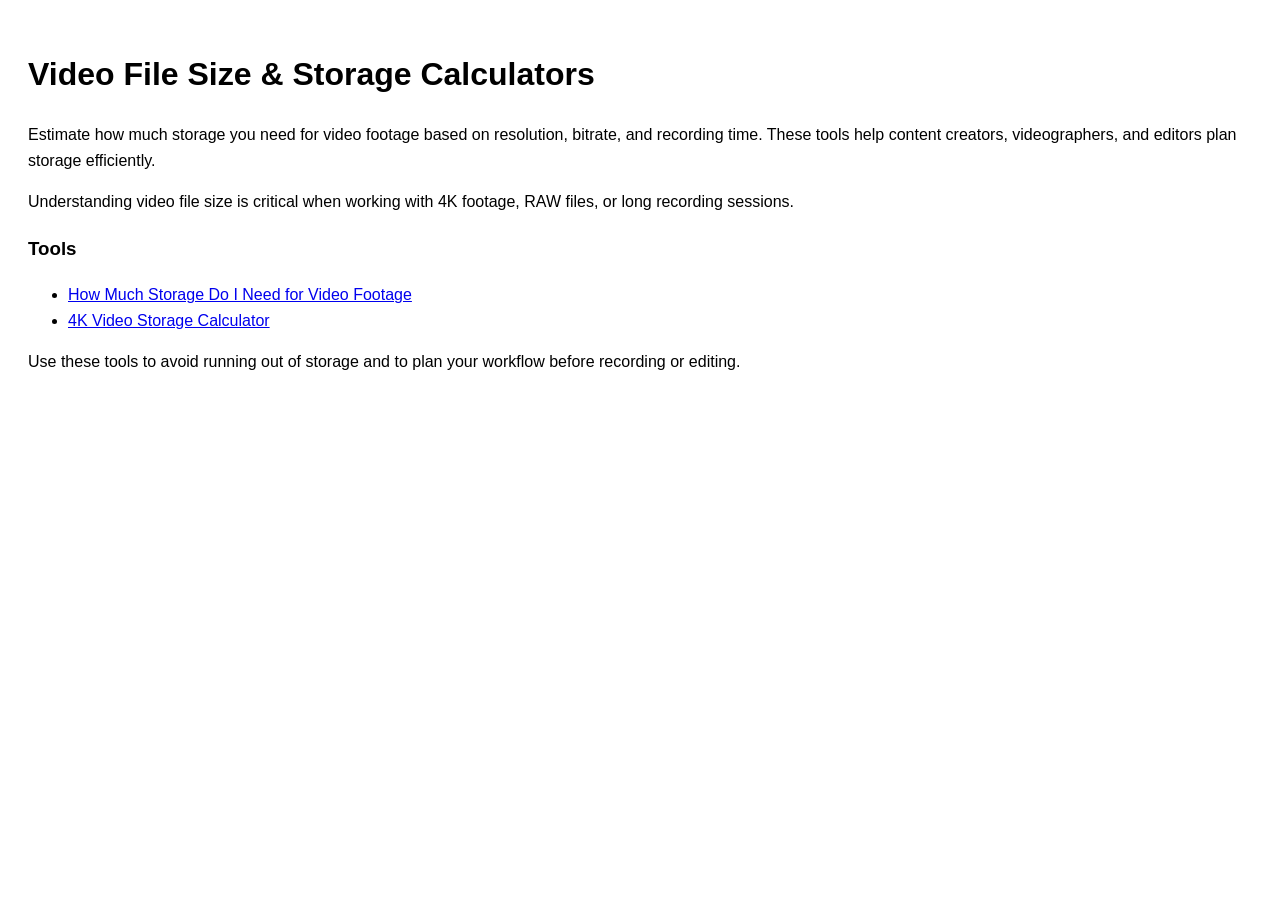
==== index.html @ 75e2f8b6 "Initial commit" ====
<!DOCTYPE html>
<html>
<head>
<meta charset="UTF-8">
<meta name="google-site-verification" content="PkLa_ViOo6FAHpvh8SacceMb95o9tePRdrqLNBz9X1M" />
<title>Video File Size & Storage Calculators</title>
<link rel="stylesheet" href="style.css">
</head>
<body>

<h1>Video File Size & Storage Calculators</h1>

<p>Estimate how much storage you need for video footage based on resolution, bitrate, and recording time. These tools help content creators, videographers, and editors plan storage efficiently.</p>

<p>Understanding video file size is critical when working with 4K footage, RAW files, or long recording sessions.</p>

<h3>Tools</h3>
<ul>
<li><a href="storage/index.html">How Much Storage Do I Need for Video Footage</a></li><li><a href="4k/index.html">4K Video Storage Calculator</a></li>
</ul>

<p>Use these tools to avoid running out of storage and to plan your workflow before recording or editing.</p>

</body>
</html>
---- style.css ----
body{font-family:Arial;padding:20px;line-height:1.6;}
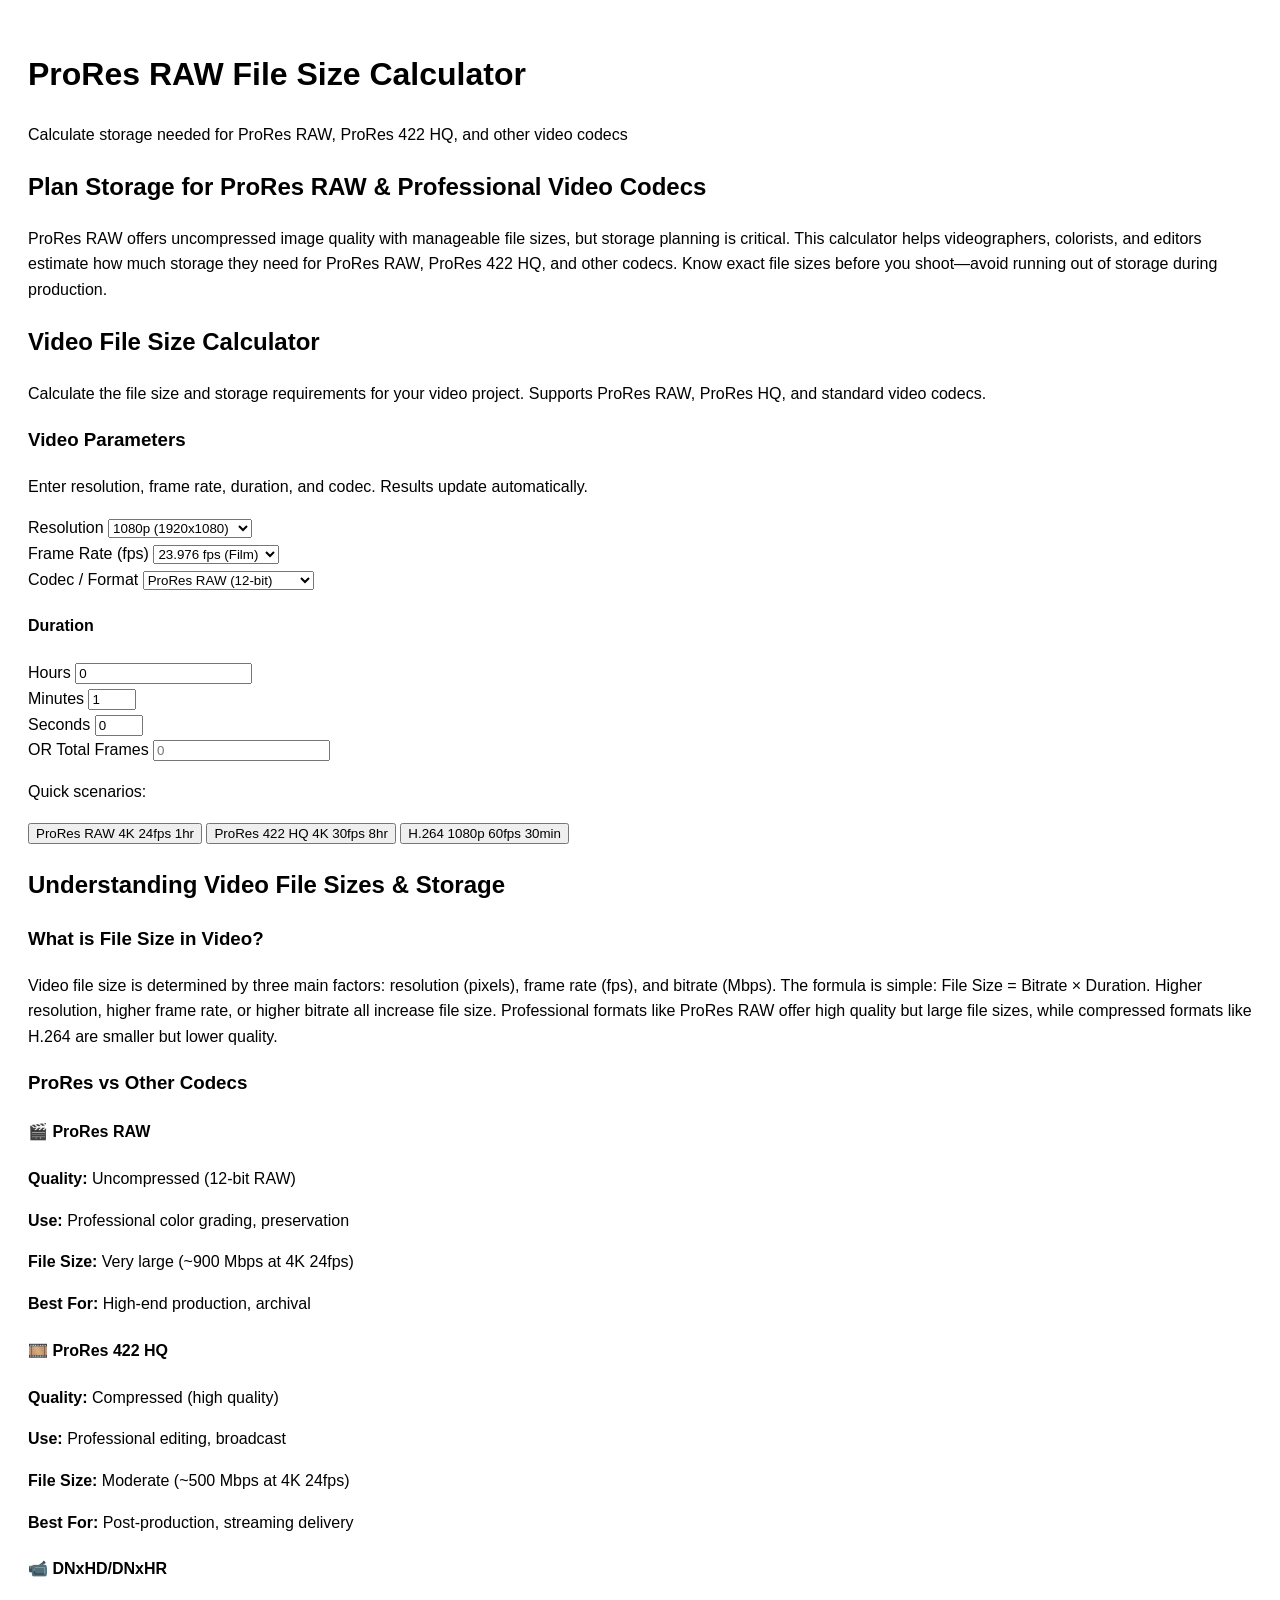
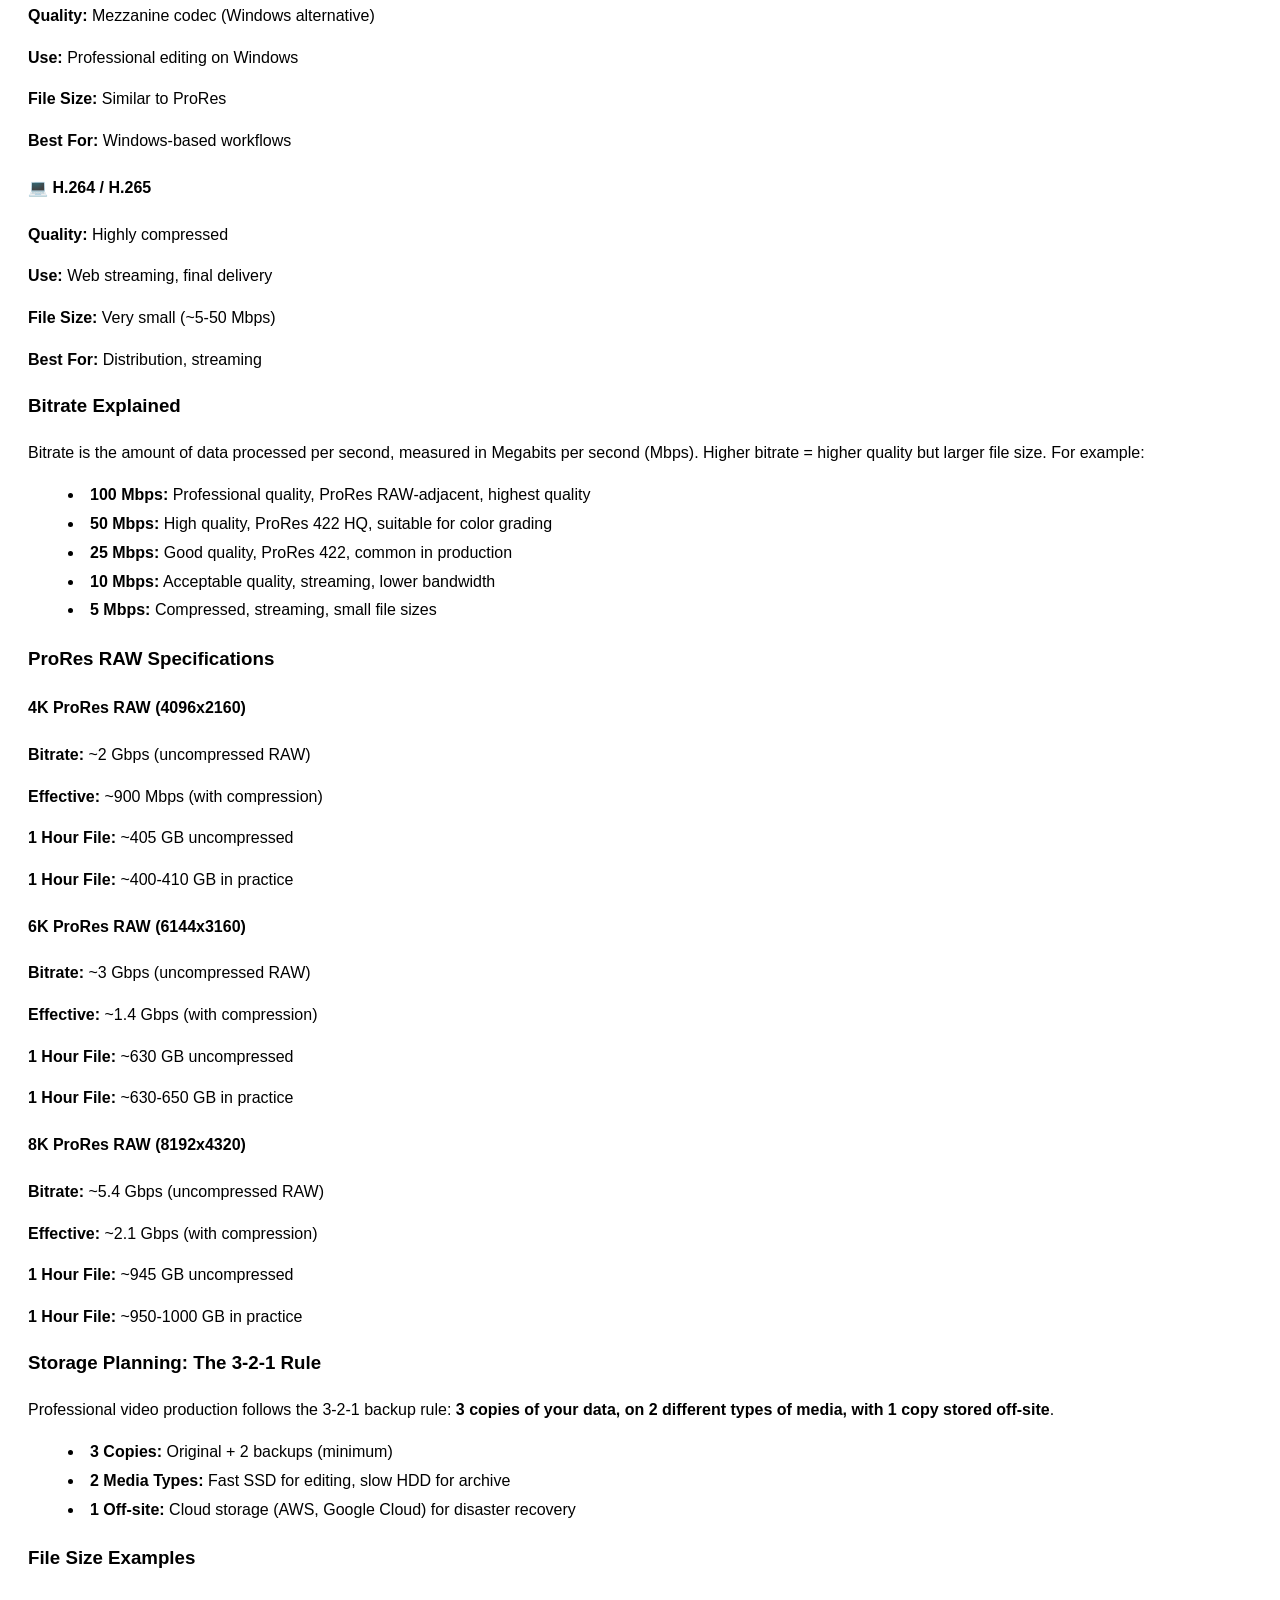
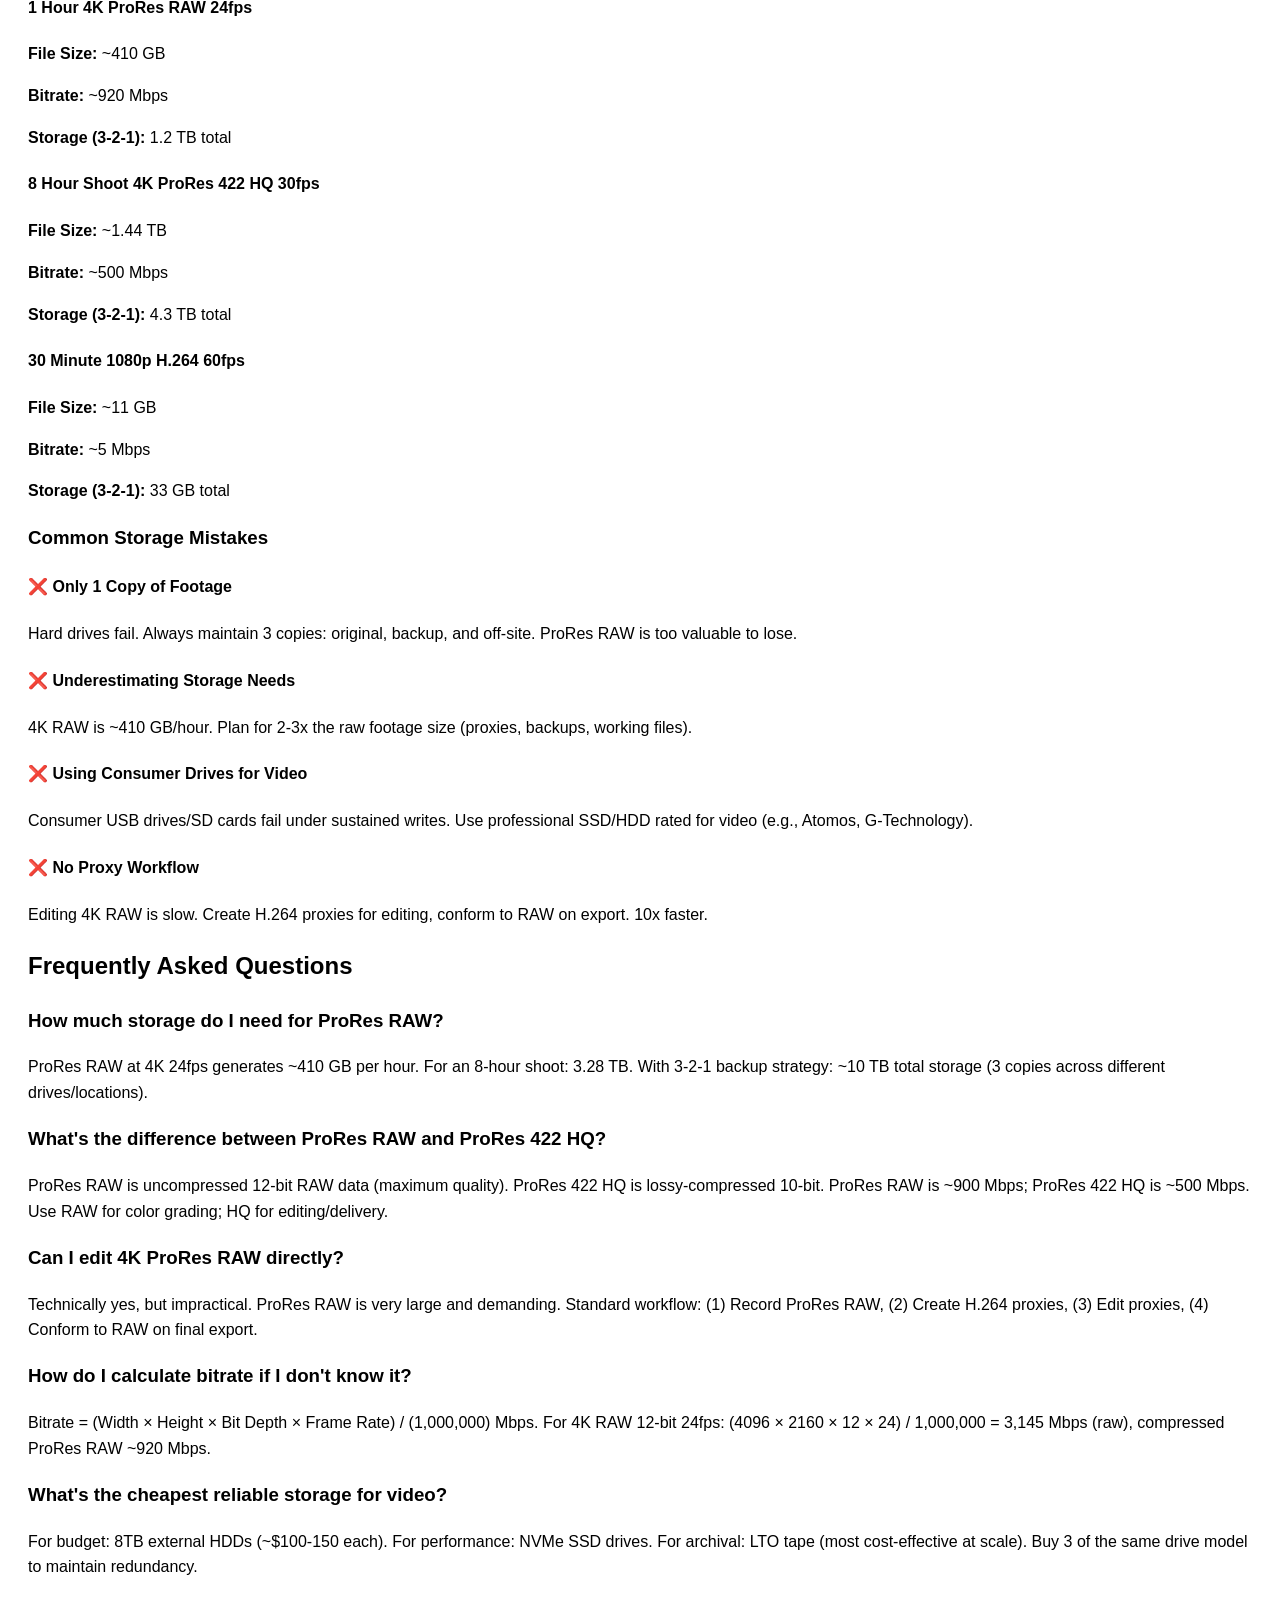
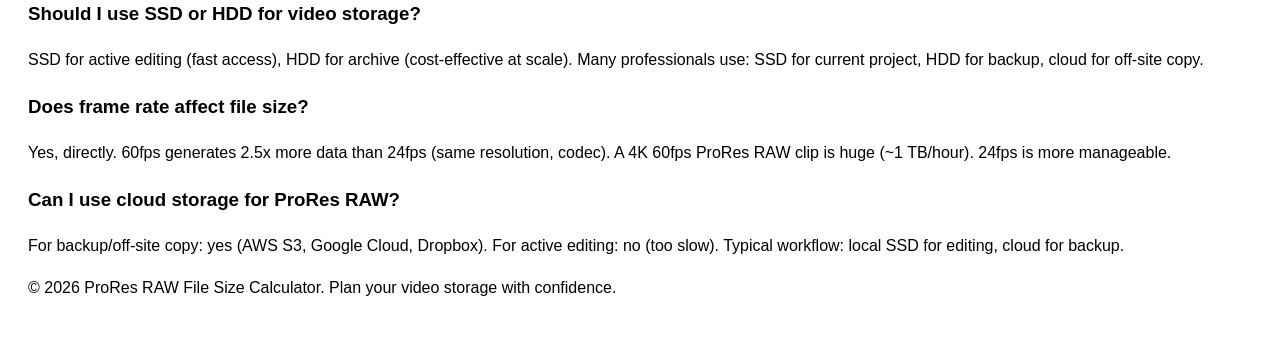
==== commit 802fc213: "Actualizar index.html" ====
--- a/index.html
+++ b/index.html
@@ -1,25 +1,447 @@
 <!DOCTYPE html>
-<html>
+<html lang="en">
 <head>
-<meta charset="UTF-8">
-<meta name="google-site-verification" content="PkLa_ViOo6FAHpvh8SacceMb95o9tePRdrqLNBz9X1M" />
-<title>Video File Size & Storage Calculators</title>
-<link rel="stylesheet" href="style.css">
+    <meta charset="UTF-8">
+    <meta name="viewport" content="width=device-width, initial-scale=1.0">
+    <meta name="google-site-verification" content="PkLa_ViOo6FAHpvh8SacceMb95o9tePRdrqLNBz9X1M" />
+    <title>ProRes RAW File Size Calculator: Estimate Storage for ProRes RAW & Codec Video</title>
+    <meta name="description" content="Free ProRes RAW file size calculator. Calculate storage needed for ProRes RAW, ProRes 422 HQ, and other codecs. Estimate video file size by resolution, frame rate, and duration.">
+    <meta name="keywords" content="prores raw file size calculator, prores calculator, prores raw storage, video file size calculator, prores 422 hq, raw video file size, video storage calculator">
+    <link rel="stylesheet" href="style.css">
 </head>
 <body>
-
-<h1>Video File Size & Storage Calculators</h1>
-
-<p>Estimate how much storage you need for video footage based on resolution, bitrate, and recording time. These tools help content creators, videographers, and editors plan storage efficiently.</p>
-
-<p>Understanding video file size is critical when working with 4K footage, RAW files, or long recording sessions.</p>
-
-<h3>Tools</h3>
-<ul>
-<li><a href="storage/index.html">How Much Storage Do I Need for Video Footage</a></li><li><a href="4k/index.html">4K Video Storage Calculator</a></li>
-</ul>
-
-<p>Use these tools to avoid running out of storage and to plan your workflow before recording or editing.</p>
-
+    <header class="header">
+        <div class="container">
+            <h1>ProRes RAW File Size Calculator</h1>
+            <p class="subtitle">Calculate storage needed for ProRes RAW, ProRes 422 HQ, and other video codecs</p>
+        </div>
+    </header>
+
+    <main>
+        <section class="intro">
+            <div class="container">
+                <h2>Plan Storage for ProRes RAW & Professional Video Codecs</h2>
+                <p>
+                    ProRes RAW offers uncompressed image quality with manageable file sizes, but storage planning is critical. This calculator 
+                    helps videographers, colorists, and editors estimate how much storage they need for ProRes RAW, ProRes 422 HQ, and other 
+                    codecs. Know exact file sizes before you shoot—avoid running out of storage during production.
+                </p>
+            </div>
+        </section>
+
+        <!-- FILE SIZE CALCULATOR TOOL -->
+        <section class="featured-tool">
+            <div class="container">
+                <h2>Video File Size Calculator</h2>
+                <p>Calculate the file size and storage requirements for your video project. Supports ProRes RAW, ProRes HQ, and standard video codecs.</p>
+
+                <div class="calculator prores-calc">
+                    <div class="calc-section">
+                        <h3>Video Parameters</h3>
+                        <p class="section-hint">Enter resolution, frame rate, duration, and codec. Results update automatically.</p>
+
+                        <div class="inputs-grid">
+                            <div class="input-group">
+                                <label>Resolution</label>
+                                <select id="resolution" onchange="calculateFileSize()">
+                                    <option value="1920x1080">1080p (1920x1080)</option>
+                                    <option value="2560x1440">1440p (2560x1440)</option>
+                                    <option value="3840x2160">4K (3840x2160)</option>
+                                    <option value="4096x2160">DCI 4K (4096x2160)</option>
+                                    <option value="5120x2700">5K (5120x2700)</option>
+                                    <option value="7680x4320">8K (7680x4320)</option>
+                                    <option value="custom">Custom...</option>
+                                </select>
+                            </div>
+                            <div class="input-group" id="customResGroup" style="display: none;">
+                                <label>Width (pixels)</label>
+                                <input type="number" id="customWidth" placeholder="3840" min="1" onchange="calculateFileSize()">
+                            </div>
+                            <div class="input-group" id="customHeightGroup" style="display: none;">
+                                <label>Height (pixels)</label>
+                                <input type="number" id="customHeight" placeholder="2160" min="1" onchange="calculateFileSize()">
+                            </div>
+                            <div class="input-group">
+                                <label>Frame Rate (fps)</label>
+                                <select id="frameRate" onchange="calculateFileSize()">
+                                    <option value="23.976">23.976 fps (Film)</option>
+                                    <option value="24">24 fps</option>
+                                    <option value="25">25 fps (PAL)</option>
+                                    <option value="29.97">29.97 fps (NTSC)</option>
+                                    <option value="30">30 fps</option>
+                                    <option value="50">50 fps</option>
+                                    <option value="59.94">59.94 fps</option>
+                                    <option value="60">60 fps</option>
+                                    <option value="120">120 fps</option>
+                                    <option value="custom">Custom...</option>
+                                </select>
+                            </div>
+                            <div class="input-group" id="customFpsGroup" style="display: none;">
+                                <label>Custom FPS</label>
+                                <input type="number" id="customFps" placeholder="60" step="0.01" min="1" onchange="calculateFileSize()">
+                            </div>
+                            <div class="input-group">
+                                <label>Codec / Format</label>
+                                <select id="codec" onchange="calculateFileSize()">
+                                    <option value="prores-raw">ProRes RAW (12-bit)</option>
+                                    <option value="prores-raw-hq">ProRes RAW HQ (12-bit)</option>
+                                    <option value="prores-422-hq">ProRes 422 HQ</option>
+                                    <option value="prores-422">ProRes 422</option>
+                                    <option value="prores-422-lt">ProRes 422 LT</option>
+                                    <option value="prores-proxy">ProRes Proxy</option>
+                                    <option value="dnxhd-145">DNxHD 145 (1080p)</option>
+                                    <option value="dnxhd-220">DNxHD 220 (1080p)</option>
+                                    <option value="dnxhr-hqx">DNxHR HQX</option>
+                                    <option value="h264">H.264 (5 Mbps)</option>
+                                    <option value="h265">H.265/HEVC (5 Mbps)</option>
+                                    <option value="custom">Custom Bitrate...</option>
+                                </select>
+                            </div>
+                            <div class="input-group" id="customBitrateGroup" style="display: none;">
+                                <label>Custom Bitrate (Mbps)</label>
+                                <input type="number" id="customBitrate" placeholder="100" min="1" step="0.1" onchange="calculateFileSize()">
+                            </div>
+                        </div>
+
+                        <div class="duration-input">
+                            <h4>Duration</h4>
+                            <div class="duration-fields">
+                                <div class="input-group small">
+                                    <label>Hours</label>
+                                    <input type="number" id="hours" placeholder="0" min="0" value="0" onchange="calculateFileSize()">
+                                </div>
+                                <div class="input-group small">
+                                    <label>Minutes</label>
+                                    <input type="number" id="minutes" placeholder="0" min="0" max="59" value="1" onchange="calculateFileSize()">
+                                </div>
+                                <div class="input-group small">
+                                    <label>Seconds</label>
+                                    <input type="number" id="seconds" placeholder="0" min="0" max="59" value="0" onchange="calculateFileSize()">
+                                </div>
+                                <div class="input-group small">
+                                    <label>OR Total Frames</label>
+                                    <input type="number" id="totalFrames" placeholder="0" min="0" onchange="calculateFileSize()">
+                                </div>
+                            </div>
+                        </div>
+
+                        <div class="quick-scenarios">
+                            <p class="template-label">Quick scenarios:</p>
+                            <button class="scenario-btn" onclick="loadScenario('prores-raw-4k-24fps-1hr')">ProRes RAW 4K 24fps 1hr</button>
+                            <button class="scenario-btn" onclick="loadScenario('prores-422-hq-4k-30fps-8hr')">ProRes 422 HQ 4K 30fps 8hr</button>
+                            <button class="scenario-btn" onclick="loadScenario('h264-1080p-60fps-30min')">H.264 1080p 60fps 30min</button>
+                        </div>
+                    </div>
+
+                    <!-- RESULTS -->
+                    <div class="calc-results" id="filesizeResults" style="display: none;">
+                        <h3>File Size & Storage Calculation</h3>
+
+                        <div class="results-grid">
+                            <div class="result-card">
+                                <span class="metric-label">File Size</span>
+                                <span class="metric-display" id="fileSize">0 GB</span>
+                                <span class="metric-hint">Per clip/duration</span>
+                            </div>
+                            <div class="result-card">
+                                <span class="metric-label">Bitrate</span>
+                                <span class="metric-display" id="bitrateDisplay">0 Mbps</span>
+                                <span class="metric-hint">Data per second</span>
+                            </div>
+                            <div class="result-card">
+                                <span class="metric-label">Storage (1 Copy)</span>
+                                <span class="metric-display" id="storageOne">0 GB</span>
+                                <span class="metric-hint">Single clip</span>
+                            </div>
+                            <div class="result-card">
+                                <span class="metric-label">Storage (3 Backups)</span>
+                                <span class="metric-display" id="storageThree">0 GB</span>
+                                <span class="metric-hint">With redundancy</span>
+                            </div>
+                        </div>
+
+                        <div class="detailed-breakdown">
+                            <h4>Detailed Breakdown</h4>
+                            <table class="breakdown-table">
+                                <tr>
+                                    <td><strong>Resolution</strong></td>
+                                    <td id="resDisplay"></td>
+                                </tr>
+                                <tr>
+                                    <td><strong>Frame Rate</strong></td>
+                                    <td id="fpsDisplay"></td>
+                                </tr>
+                                <tr>
+                                    <td><strong>Codec/Format</strong></td>
+                                    <td id="codecDisplay"></td>
+                                </tr>
+                                <tr>
+                                    <td><strong>Duration</strong></td>
+                                    <td id="durationDisplay"></td>
+                                </tr>
+                                <tr>
+                                    <td><strong>Total Frames</strong></td>
+                                    <td id="totalFramesDisplay"></td>
+                                </tr>
+                                <tr>
+                                    <td><strong>Bitrate</strong></td>
+                                    <td id="bitrateBreakdown"></td>
+                                </tr>
+                                <tr>
+                                    <td><strong>Data Per Minute</strong></td>
+                                    <td id="dataPerMinute"></td>
+                                </tr>
+                                <tr>
+                                    <td><strong>Data Per Hour</strong></td>
+                                    <td id="dataPerHour"></td>
+                                </tr>
+                            </table>
+                        </div>
+
+                        <div class="storage-recommendations">
+                            <h4>💾 Storage Recommendations</h4>
+                            <div id="storageRecommendations"></div>
+                        </div>
+
+                        <div class="codec-comparison">
+                            <h4>Codec Comparison at This Resolution</h4>
+                            <table id="codecComparisonTable" class="comparison-table">
+                                <thead>
+                                    <tr>
+                                        <th>Codec</th>
+                                        <th>Bitrate</th>
+                                        <th>File Size (1 hr)</th>
+                                        <th>Quality</th>
+                                    </tr>
+                                </thead>
+                                <tbody id="codecComparisonBody">
+                                </tbody>
+                            </table>
+                        </div>
+                    </div>
+                </div>
+            </div>
+        </section>
+
+        <!-- EDUCATIONAL GUIDE -->
+        <section class="guide">
+            <div class="container">
+                <h2>Understanding Video File Sizes & Storage</h2>
+
+                <h3>What is File Size in Video?</h3>
+                <p>
+                    Video file size is determined by three main factors: resolution (pixels), frame rate (fps), and bitrate (Mbps). 
+                    The formula is simple: File Size = Bitrate × Duration. Higher resolution, higher frame rate, or higher bitrate 
+                    all increase file size. Professional formats like ProRes RAW offer high quality but large file sizes, while 
+                    compressed formats like H.264 are smaller but lower quality.
+                </p>
+
+                <h3>ProRes vs Other Codecs</h3>
+                <div class="codec-grid">
+                    <div class="codec-card">
+                        <h4>🎬 ProRes RAW</h4>
+                        <p><strong>Quality:</strong> Uncompressed (12-bit RAW)</p>
+                        <p><strong>Use:</strong> Professional color grading, preservation</p>
+                        <p><strong>File Size:</strong> Very large (~900 Mbps at 4K 24fps)</p>
+                        <p><strong>Best For:</strong> High-end production, archival</p>
+                    </div>
+                    <div class="codec-card">
+                        <h4>🎞️ ProRes 422 HQ</h4>
+                        <p><strong>Quality:</strong> Compressed (high quality)</p>
+                        <p><strong>Use:</strong> Professional editing, broadcast</p>
+                        <p><strong>File Size:</strong> Moderate (~500 Mbps at 4K 24fps)</p>
+                        <p><strong>Best For:</strong> Post-production, streaming delivery</p>
+                    </div>
+                    <div class="codec-card">
+                        <h4>📹 DNxHD/DNxHR</h4>
+                        <p><strong>Quality:</strong> Mezzanine codec (Windows alternative)</p>
+                        <p><strong>Use:</strong> Professional editing on Windows</p>
+                        <p><strong>File Size:</strong> Similar to ProRes</p>
+                        <p><strong>Best For:</strong> Windows-based workflows</p>
+                    </div>
+                    <div class="codec-card">
+                        <h4>💻 H.264 / H.265</h4>
+                        <p><strong>Quality:</strong> Highly compressed</p>
+                        <p><strong>Use:</strong> Web streaming, final delivery</p>
+                        <p><strong>File Size:</strong> Very small (~5-50 Mbps)</p>
+                        <p><strong>Best For:</strong> Distribution, streaming</p>
+                    </div>
+                </div>
+
+                <h3>Bitrate Explained</h3>
+                <p>
+                    Bitrate is the amount of data processed per second, measured in Megabits per second (Mbps). 
+                    Higher bitrate = higher quality but larger file size. For example:
+                </p>
+                <ul style="list-style-position: inside; color: var(--text-light); line-height: 1.8;">
+                    <li><strong>100 Mbps:</strong> Professional quality, ProRes RAW-adjacent, highest quality</li>
+                    <li><strong>50 Mbps:</strong> High quality, ProRes 422 HQ, suitable for color grading</li>
+                    <li><strong>25 Mbps:</strong> Good quality, ProRes 422, common in production</li>
+                    <li><strong>10 Mbps:</strong> Acceptable quality, streaming, lower bandwidth</li>
+                    <li><strong>5 Mbps:</strong> Compressed, streaming, small file sizes</li>
+                </ul>
+
+                <h3>ProRes RAW Specifications</h3>
+                <div class="specs-grid">
+                    <div class="spec-card">
+                        <h4>4K ProRes RAW (4096x2160)</h4>
+                        <p><strong>Bitrate:</strong> ~2 Gbps (uncompressed RAW)</p>
+                        <p><strong>Effective:</strong> ~900 Mbps (with compression)</p>
+                        <p><strong>1 Hour File:</strong> ~405 GB uncompressed</p>
+                        <p><strong>1 Hour File:</strong> ~400-410 GB in practice</p>
+                    </div>
+                    <div class="spec-card">
+                        <h4>6K ProRes RAW (6144x3160)</h4>
+                        <p><strong>Bitrate:</strong> ~3 Gbps (uncompressed RAW)</p>
+                        <p><strong>Effective:</strong> ~1.4 Gbps (with compression)</p>
+                        <p><strong>1 Hour File:</strong> ~630 GB uncompressed</p>
+                        <p><strong>1 Hour File:</strong> ~630-650 GB in practice</p>
+                    </div>
+                    <div class="spec-card">
+                        <h4>8K ProRes RAW (8192x4320)</h4>
+                        <p><strong>Bitrate:</strong> ~5.4 Gbps (uncompressed RAW)</p>
+                        <p><strong>Effective:</strong> ~2.1 Gbps (with compression)</p>
+                        <p><strong>1 Hour File:</strong> ~945 GB uncompressed</p>
+                        <p><strong>1 Hour File:</strong> ~950-1000 GB in practice</p>
+                    </div>
+                </div>
+
+                <h3>Storage Planning: The 3-2-1 Rule</h3>
+                <div class="storage-rule">
+                    <p>
+                        Professional video production follows the 3-2-1 backup rule: <strong>3 copies of your data, 
+                        on 2 different types of media, with 1 copy stored off-site</strong>.
+                    </p>
+                    <ul style="list-style-position: inside; color: var(--text-light); line-height: 1.8;">
+                        <li><strong>3 Copies:</strong> Original + 2 backups (minimum)</li>
+                        <li><strong>2 Media Types:</strong> Fast SSD for editing, slow HDD for archive</li>
+                        <li><strong>1 Off-site:</strong> Cloud storage (AWS, Google Cloud) for disaster recovery</li>
+                    </ul>
+                </div>
+
+                <h3>File Size Examples</h3>
+                <div class="examples-grid">
+                    <div class="example-card">
+                        <h4>1 Hour 4K ProRes RAW 24fps</h4>
+                        <p><strong>File Size:</strong> ~410 GB</p>
+                        <p><strong>Bitrate:</strong> ~920 Mbps</p>
+                        <p><strong>Storage (3-2-1):</strong> 1.2 TB total</p>
+                    </div>
+                    <div class="example-card">
+                        <h4>8 Hour Shoot 4K ProRes 422 HQ 30fps</h4>
+                        <p><strong>File Size:</strong> ~1.44 TB</p>
+                        <p><strong>Bitrate:</strong> ~500 Mbps</p>
+                        <p><strong>Storage (3-2-1):</strong> 4.3 TB total</p>
+                    </div>
+                    <div class="example-card">
+                        <h4>30 Minute 1080p H.264 60fps</h4>
+                        <p><strong>File Size:</strong> ~11 GB</p>
+                        <p><strong>Bitrate:</strong> ~5 Mbps</p>
+                        <p><strong>Storage (3-2-1):</strong> 33 GB total</p>
+                    </div>
+                </div>
+
+                <h3>Common Storage Mistakes</h3>
+                <div class="mistakes-grid">
+                    <div class="mistake-card">
+                        <h4>❌ Only 1 Copy of Footage</h4>
+                        <p>Hard drives fail. Always maintain 3 copies: original, backup, and off-site. ProRes RAW is too valuable to lose.</p>
+                    </div>
+                    <div class="mistake-card">
+                        <h4>❌ Underestimating Storage Needs</h4>
+                        <p>4K RAW is ~410 GB/hour. Plan for 2-3x the raw footage size (proxies, backups, working files).</p>
+                    </div>
+                    <div class="mistake-card">
+                        <h4>❌ Using Consumer Drives for Video</h4>
+                        <p>Consumer USB drives/SD cards fail under sustained writes. Use professional SSD/HDD rated for video (e.g., Atomos, G-Technology).</p>
+                    </div>
+                    <div class="mistake-card">
+                        <h4>❌ No Proxy Workflow</h4>
+                        <p>Editing 4K RAW is slow. Create H.264 proxies for editing, conform to RAW on export. 10x faster.</p>
+                    </div>
+                </div>
+            </div>
+        </section>
+
+        <!-- FAQS -->
+        <section class="faqs">
+            <div class="container">
+                <h2>Frequently Asked Questions</h2>
+
+                <div class="faq-item">
+                    <h3>How much storage do I need for ProRes RAW?</h3>
+                    <p>
+                        ProRes RAW at 4K 24fps generates ~410 GB per hour. For an 8-hour shoot: 3.28 TB. 
+                        With 3-2-1 backup strategy: ~10 TB total storage (3 copies across different drives/locations).
+                    </p>
+                </div>
+
+                <div class="faq-item">
+                    <h3>What's the difference between ProRes RAW and ProRes 422 HQ?</h3>
+                    <p>
+                        ProRes RAW is uncompressed 12-bit RAW data (maximum quality). ProRes 422 HQ is lossy-compressed 10-bit. 
+                        ProRes RAW is ~900 Mbps; ProRes 422 HQ is ~500 Mbps. Use RAW for color grading; HQ for editing/delivery.
+                    </p>
+                </div>
+
+                <div class="faq-item">
+                    <h3>Can I edit 4K ProRes RAW directly?</h3>
+                    <p>
+                        Technically yes, but impractical. ProRes RAW is very large and demanding. Standard workflow: 
+                        (1) Record ProRes RAW, (2) Create H.264 proxies, (3) Edit proxies, (4) Conform to RAW on final export.
+                    </p>
+                </div>
+
+                <div class="faq-item">
+                    <h3>How do I calculate bitrate if I don't know it?</h3>
+                    <p>
+                        Bitrate = (Width × Height × Bit Depth × Frame Rate) / (1,000,000) Mbps. 
+                        For 4K RAW 12-bit 24fps: (4096 × 2160 × 12 × 24) / 1,000,000 = 3,145 Mbps (raw), 
+                        compressed ProRes RAW ~920 Mbps.
+                    </p>
+                </div>
+
+                <div class="faq-item">
+                    <h3>What's the cheapest reliable storage for video?</h3>
+                    <p>
+                        For budget: 8TB external HDDs (~$100-150 each). For performance: NVMe SSD drives. 
+                        For archival: LTO tape (most cost-effective at scale). Buy 3 of the same drive model to maintain redundancy.
+                    </p>
+                </div>
+
+                <div class="faq-item">
+                    <h3>Should I use SSD or HDD for video storage?</h3>
+                    <p>
+                        SSD for active editing (fast access), HDD for archive (cost-effective at scale). 
+                        Many professionals use: SSD for current project, HDD for backup, cloud for off-site copy.
+                    </p>
+                </div>
+
+                <div class="faq-item">
+                    <h3>Does frame rate affect file size?</h3>
+                    <p>
+                        Yes, directly. 60fps generates 2.5x more data than 24fps (same resolution, codec). 
+                        A 4K 60fps ProRes RAW clip is huge (~1 TB/hour). 24fps is more manageable.
+                    </p>
+                </div>
+
+                <div class="faq-item">
+                    <h3>Can I use cloud storage for ProRes RAW?</h3>
+                    <p>
+                        For backup/off-site copy: yes (AWS S3, Google Cloud, Dropbox). For active editing: no (too slow). 
+                        Typical workflow: local SSD for editing, cloud for backup.
+                    </p>
+                </div>
+            </div>
+        </section>
+    </main>
+
+    <footer class="footer">
+        <div class="container">
+            <p>&copy; 2026 ProRes RAW File Size Calculator. Plan your video storage with confidence.</p>
+        </div>
+    </footer>
+
+    <script src="app.js"></script>
 </body>
 </html>
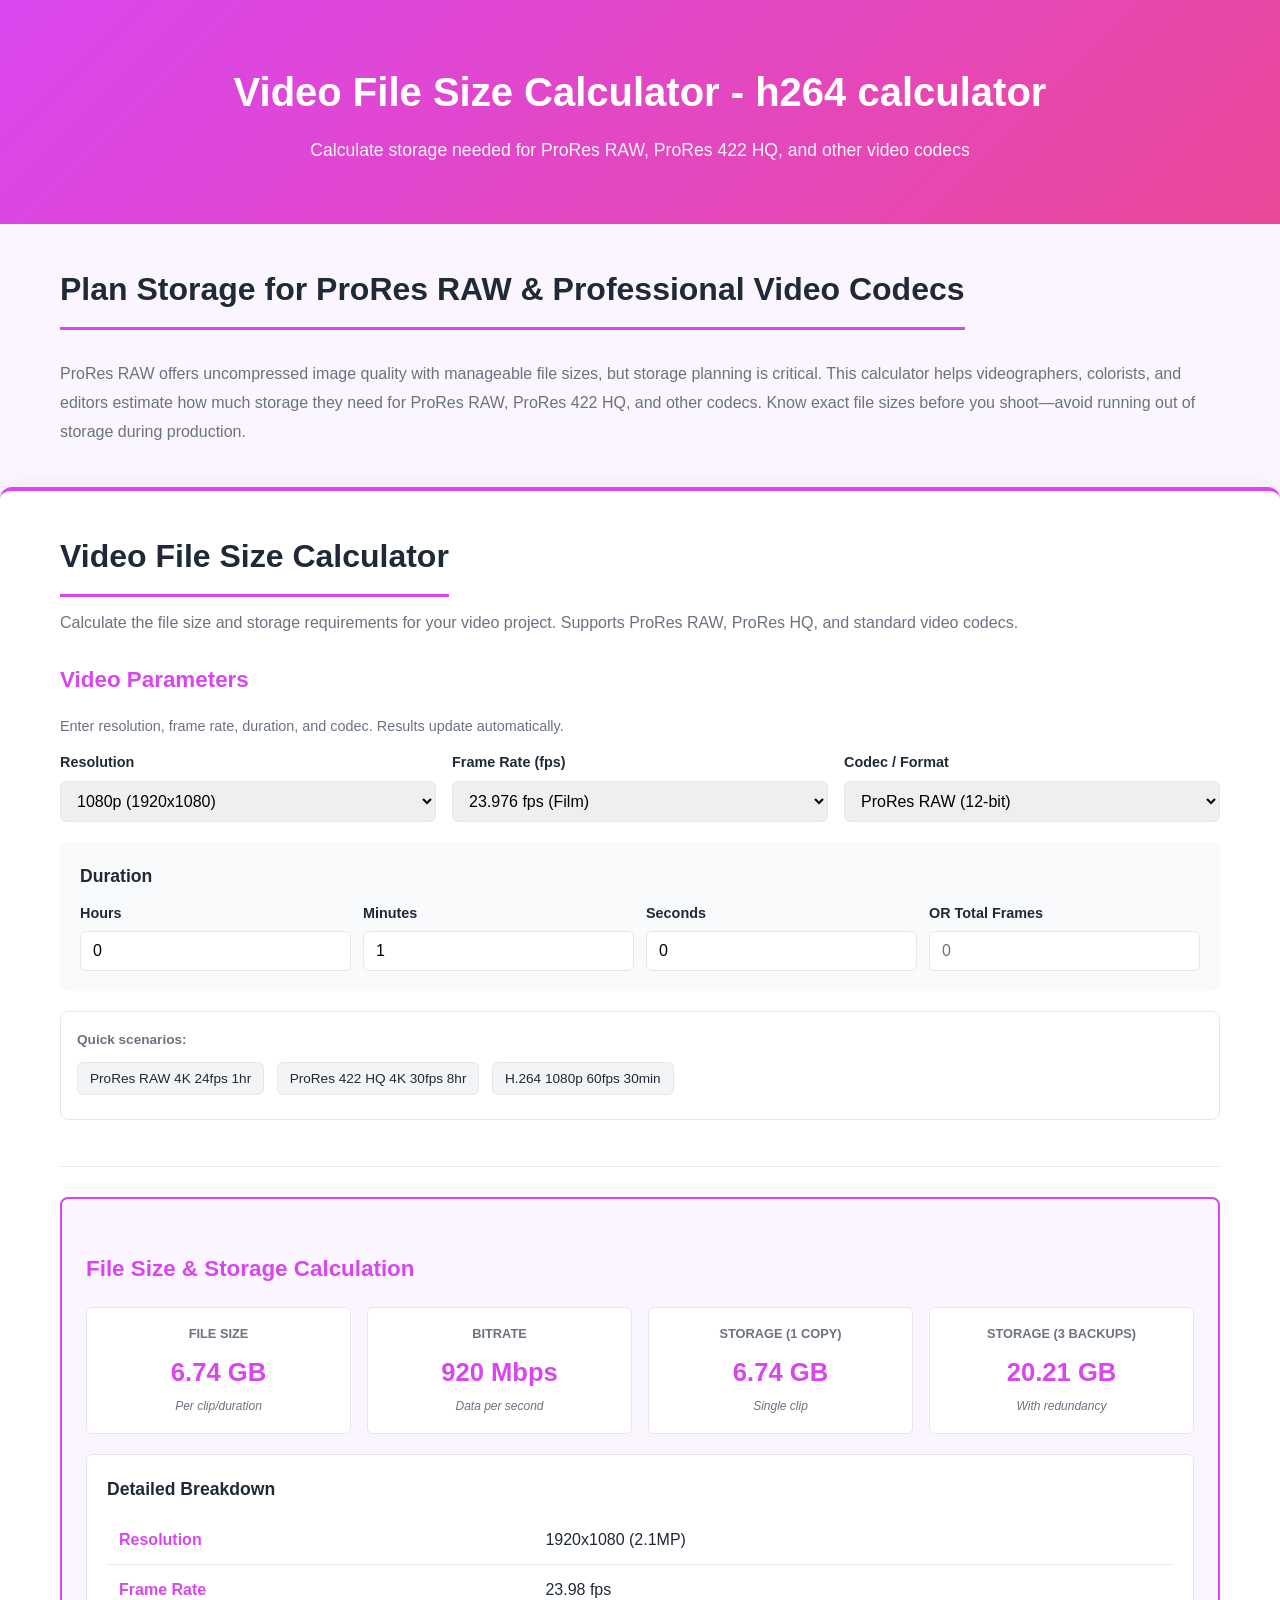
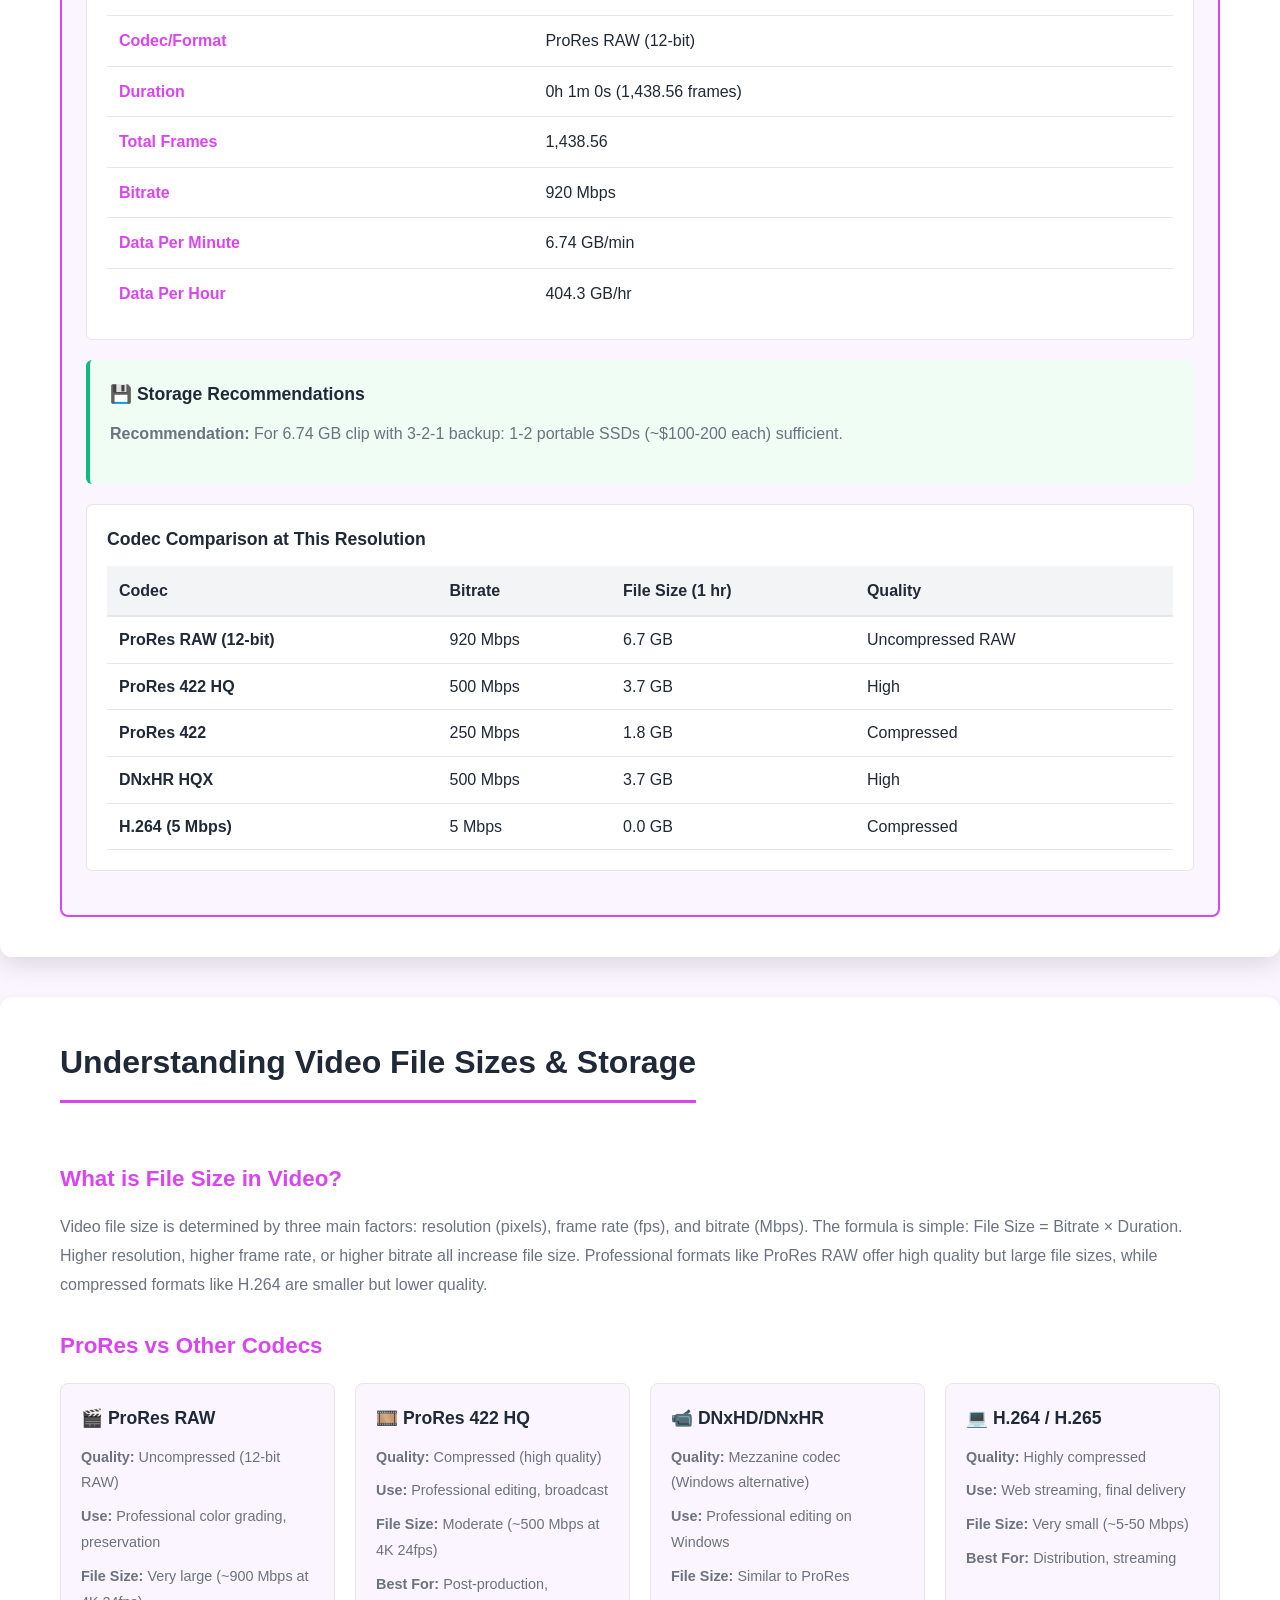
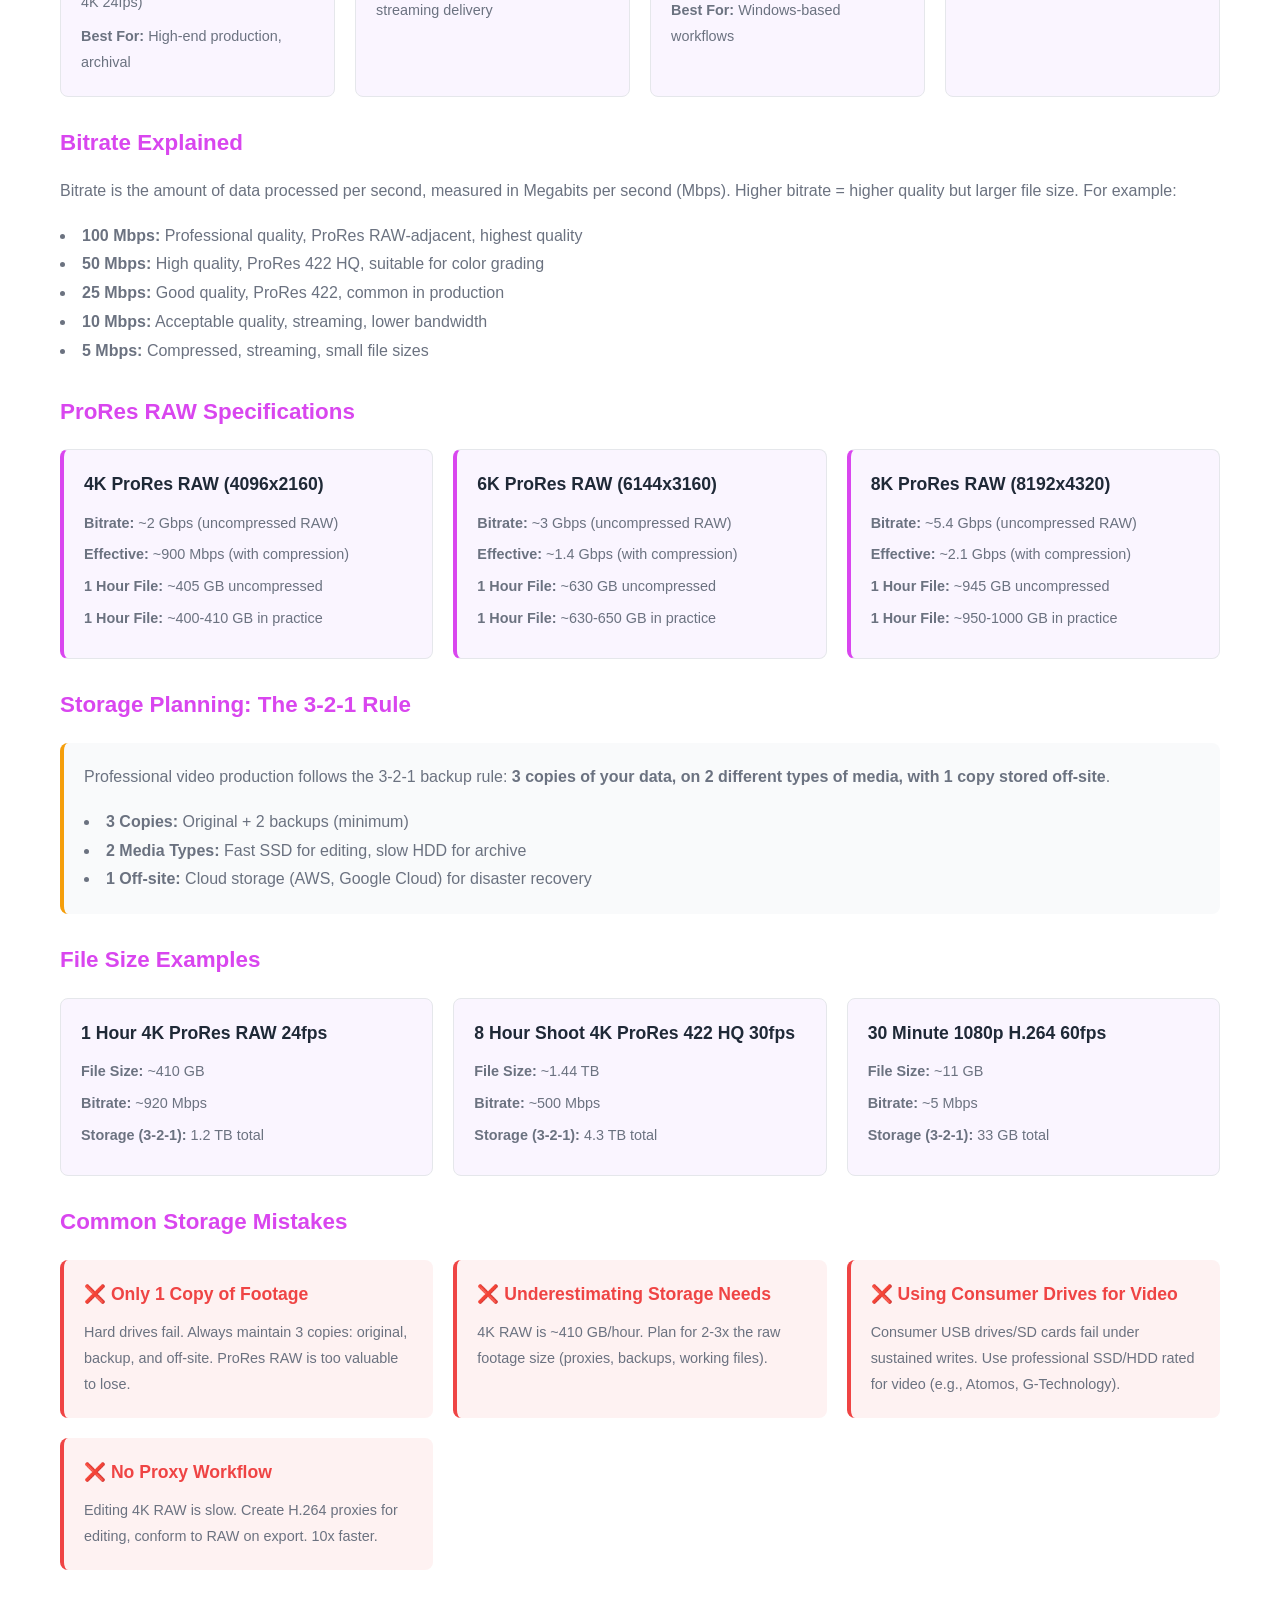
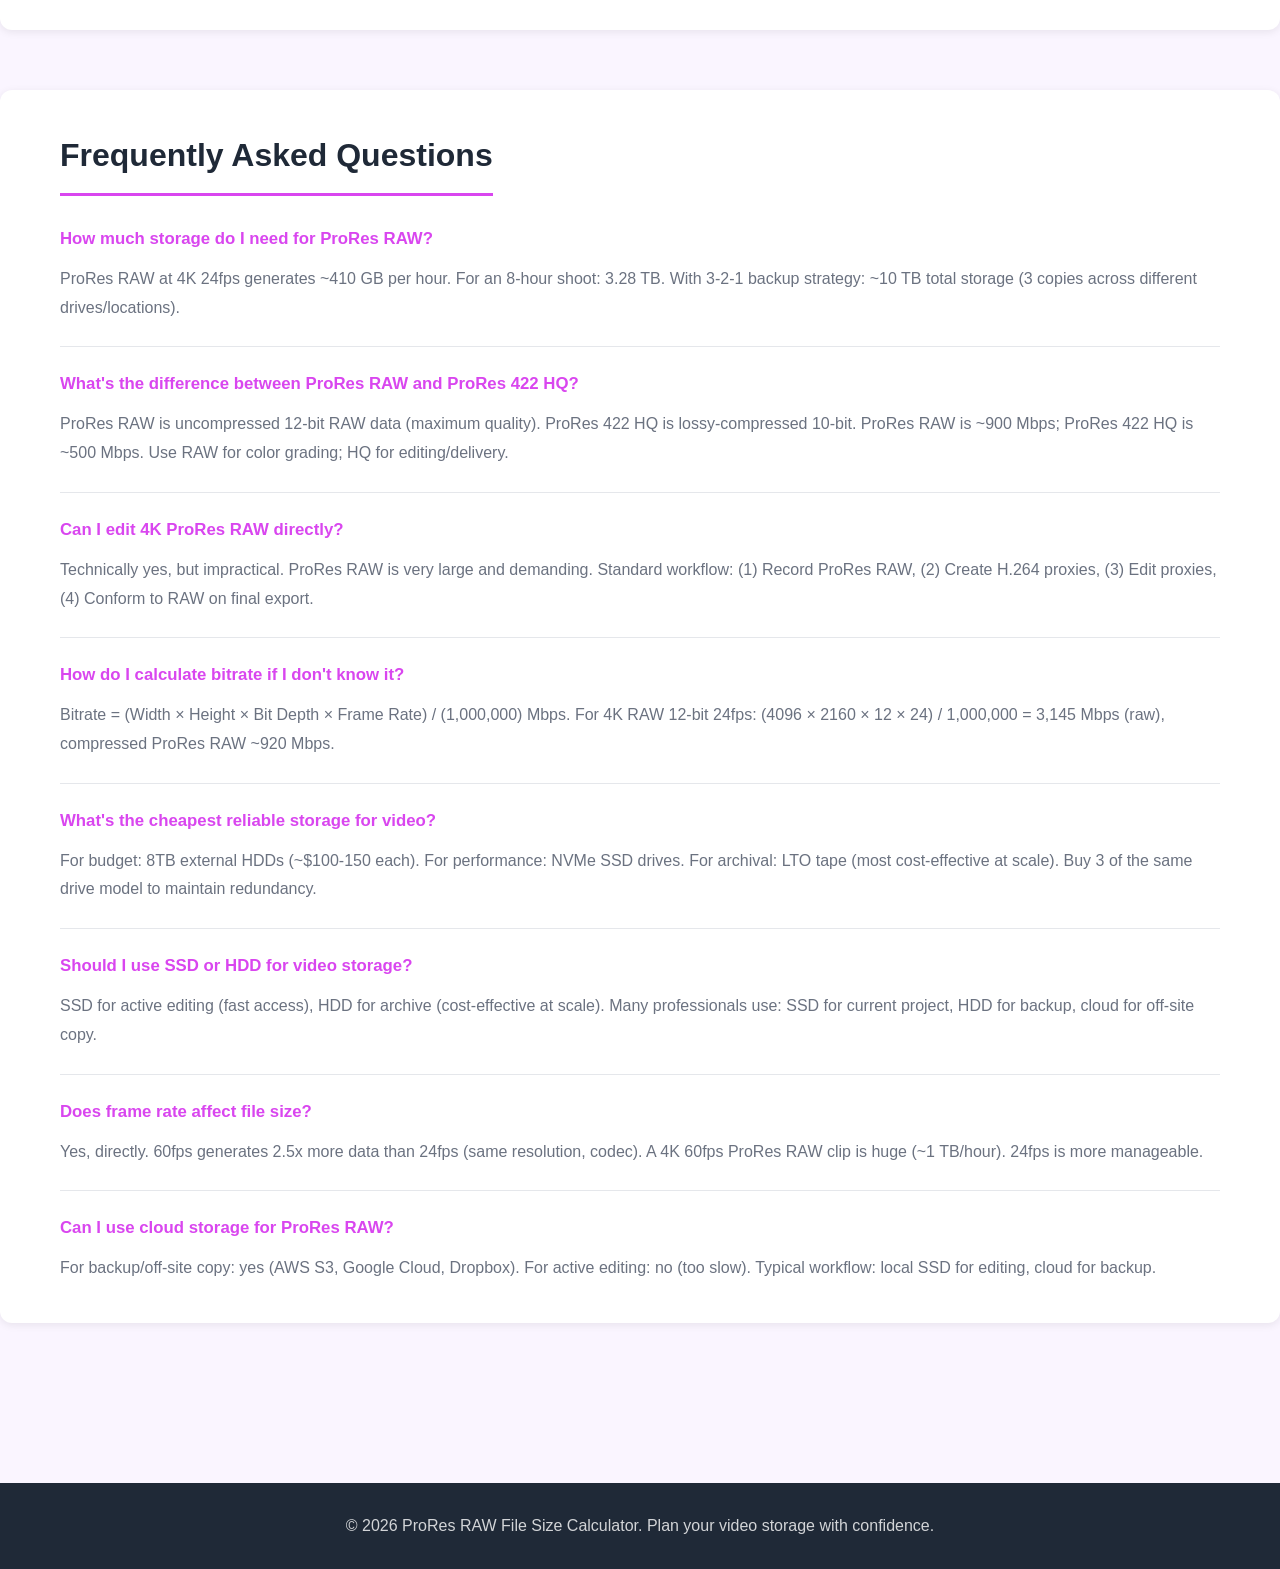
==== commit d9067242: "Video File Size Calculator - h264 calculator" ====
--- a/index.html
+++ b/index.html
@@ -4,7 +4,7 @@
     <meta charset="UTF-8">
     <meta name="viewport" content="width=device-width, initial-scale=1.0">
     <meta name="google-site-verification" content="PkLa_ViOo6FAHpvh8SacceMb95o9tePRdrqLNBz9X1M" />
-    <title>ProRes RAW File Size Calculator: Estimate Storage for ProRes RAW & Codec Video</title>
+    <title>Video File Size Calculator: Estimate Storage for ProRes RAW & Codec Video</title>
     <meta name="description" content="Free ProRes RAW file size calculator. Calculate storage needed for ProRes RAW, ProRes 422 HQ, and other codecs. Estimate video file size by resolution, frame rate, and duration.">
     <meta name="keywords" content="prores raw file size calculator, prores calculator, prores raw storage, video file size calculator, prores 422 hq, raw video file size, video storage calculator">
     <link rel="stylesheet" href="style.css">
@@ -12,7 +12,7 @@
 <body>
     <header class="header">
         <div class="container">
-            <h1>ProRes RAW File Size Calculator</h1>
+            <h1>Video File Size Calculator - h264 calculator </h1>
             <p class="subtitle">Calculate storage needed for ProRes RAW, ProRes 422 HQ, and other video codecs</p>
         </div>
     </header>
--- a/style.css
+++ b/style.css
@@ -1 +1,574 @@
-body{font-family:Arial;padding:20px;line-height:1.6;}+* {
+    margin: 0;
+    padding: 0;
+    box-sizing: border-box;
+}
+
+:root {
+    --primary: #d946ef;
+    --primary-light: #ec4899;
+    --danger: #ef4444;
+    --success: #10b981;
+    --warning: #f59e0b;
+    --bg: #faf5ff;
+    --card-bg: #fff;
+    --text: #1f2937;
+    --text-light: #6b7280;
+    --border: #e5e7eb;
+    --shadow: 0 2px 8px rgba(0, 0, 0, 0.08);
+    --shadow-lg: 0 8px 24px rgba(0, 0, 0, 0.12);
+}
+
+html, body {
+    font-family: -apple-system, BlinkMacSystemFont, 'Segoe UI', 'Helvetica Neue', sans-serif;
+    color: var(--text);
+    background: var(--bg);
+    line-height: 1.6;
+}
+
+.container {
+    max-width: 1200px;
+    margin: 0 auto;
+    padding: 0 20px;
+}
+
+/* Header */
+.header {
+    background: linear-gradient(135deg, #d946ef 0%, #ec4899 100%);
+    color: white;
+    padding: 60px 20px;
+    text-align: center;
+}
+
+.header h1 {
+    font-size: 2.5rem;
+    margin-bottom: 12px;
+    font-weight: 700;
+}
+
+.subtitle {
+    font-size: 1.1rem;
+    opacity: 0.95;
+    font-weight: 300;
+}
+
+/* Main */
+main {
+    padding: 40px 0;
+}
+
+section {
+    margin-bottom: 60px;
+}
+
+section h2 {
+    font-size: 2rem;
+    margin-bottom: 30px;
+    color: var(--text);
+    border-bottom: 3px solid var(--primary);
+    padding-bottom: 12px;
+    display: inline-block;
+}
+
+section h3 {
+    font-size: 1.4rem;
+    margin-top: 28px;
+    margin-bottom: 16px;
+    color: var(--primary);
+    font-weight: 600;
+}
+
+section h4 {
+    font-size: 1.1rem;
+    margin-bottom: 12px;
+    color: var(--text);
+    font-weight: 600;
+}
+
+section p {
+    font-size: 1rem;
+    color: var(--text-light);
+    margin-bottom: 16px;
+    line-height: 1.8;
+}
+
+/* Intro */
+.intro {
+    margin-bottom: 40px;
+}
+
+/* Featured Tool */
+.featured-tool {
+    background: var(--card-bg);
+    padding: 40px 20px;
+    border-radius: 12px;
+    box-shadow: var(--shadow-lg);
+    margin-bottom: 40px;
+    border-top: 4px solid var(--primary);
+}
+
+.featured-tool h2 {
+    margin-bottom: 12px;
+}
+
+.featured-tool > .container > p {
+    margin-bottom: 24px;
+    color: var(--text-light);
+}
+
+/* Calculator */
+.prores-calc {
+    margin-top: 20px;
+}
+
+.calc-section {
+    margin-bottom: 30px;
+    padding-bottom: 30px;
+    border-bottom: 1px solid var(--border);
+}
+
+.calc-section:last-child {
+    border-bottom: none;
+    margin-bottom: 0;
+    padding-bottom: 0;
+}
+
+.calc-section h3 {
+    margin-top: 0;
+}
+
+.section-hint {
+    font-size: 0.9rem;
+    color: var(--text-light);
+    margin-bottom: 12px;
+}
+
+/* Inputs */
+.inputs-grid {
+    display: grid;
+    grid-template-columns: repeat(auto-fit, minmax(200px, 1fr));
+    gap: 16px;
+    margin-bottom: 20px;
+}
+
+.input-group {
+    display: flex;
+    flex-direction: column;
+}
+
+.input-group label {
+    font-size: 0.9rem;
+    font-weight: 600;
+    margin-bottom: 6px;
+    color: var(--text);
+}
+
+.input-group input,
+.input-group select {
+    padding: 10px 12px;
+    border: 1px solid var(--border);
+    border-radius: 6px;
+    font-size: 1rem;
+    transition: all 0.2s ease;
+}
+
+.input-group input:focus,
+.input-group select:focus {
+    outline: none;
+    border-color: var(--primary);
+    box-shadow: 0 0 0 3px rgba(217, 70, 239, 0.1);
+}
+
+.input-group.small {
+    flex: 1;
+    min-width: 100px;
+}
+
+/* Duration Input */
+.duration-input {
+    background: #f9fafb;
+    padding: 20px;
+    border-radius: 8px;
+    margin: 20px 0;
+}
+
+.duration-input h4 {
+    margin-top: 0;
+}
+
+.duration-fields {
+    display: grid;
+    grid-template-columns: repeat(auto-fit, minmax(120px, 1fr));
+    gap: 12px;
+}
+
+/* Quick Scenarios */
+.quick-scenarios {
+    background: var(--card-bg);
+    padding: 16px;
+    border-radius: 8px;
+    border: 1px solid var(--border);
+    margin: 16px 0;
+}
+
+.template-label {
+    font-size: 0.85rem;
+    color: var(--text-light);
+    font-weight: 600;
+    margin-bottom: 10px;
+}
+
+.scenario-btn {
+    padding: 8px 12px;
+    background: #f3f4f6;
+    color: var(--text);
+    border: 1px solid var(--border);
+    border-radius: 6px;
+    font-size: 0.85rem;
+    cursor: pointer;
+    margin-right: 8px;
+    margin-bottom: 8px;
+    transition: all 0.2s ease;
+}
+
+.scenario-btn:hover {
+    background: var(--primary);
+    color: white;
+    border-color: var(--primary);
+}
+
+/* Calculate Button */
+.calculate-btn {
+    width: 100%;
+    padding: 14px;
+    background: var(--primary);
+    color: white;
+    border: none;
+    border-radius: 6px;
+    font-size: 1.05rem;
+    font-weight: 700;
+    cursor: pointer;
+    transition: all 0.3s ease;
+    margin-top: 16px;
+}
+
+.calculate-btn:hover {
+    background: var(--primary-light);
+    transform: translateY(-2px);
+    box-shadow: var(--shadow-lg);
+}
+
+/* Results */
+.calc-results {
+    background: #faf5ff;
+    padding: 24px;
+    border-radius: 8px;
+    border: 2px solid var(--primary);
+    margin-top: 20px;
+}
+
+.results-grid {
+    display: grid;
+    grid-template-columns: repeat(auto-fit, minmax(200px, 1fr));
+    gap: 16px;
+    margin: 20px 0;
+}
+
+.result-card {
+    background: white;
+    padding: 16px;
+    border-radius: 6px;
+    border: 1px solid var(--border);
+    text-align: center;
+}
+
+.metric-label {
+    display: block;
+    font-size: 0.8rem;
+    color: var(--text-light);
+    font-weight: 600;
+    text-transform: uppercase;
+    margin-bottom: 8px;
+}
+
+.metric-display {
+    display: block;
+    font-size: 1.6rem;
+    font-weight: 700;
+    color: var(--primary);
+    margin-bottom: 4px;
+}
+
+.metric-hint {
+    display: block;
+    font-size: 0.75rem;
+    color: var(--text-light);
+    font-style: italic;
+}
+
+/* Breakdown Table */
+.detailed-breakdown {
+    background: white;
+    padding: 20px;
+    border-radius: 6px;
+    border: 1px solid var(--border);
+    margin: 20px 0;
+}
+
+.breakdown-table {
+    width: 100%;
+    border-collapse: collapse;
+}
+
+.breakdown-table tr {
+    border-bottom: 1px solid var(--border);
+}
+
+.breakdown-table tr:last-child {
+    border-bottom: none;
+}
+
+.breakdown-table td {
+    padding: 12px;
+}
+
+.breakdown-table td:first-child {
+    font-weight: 600;
+    color: var(--primary);
+    width: 40%;
+}
+
+/* Storage Recommendations */
+.storage-recommendations {
+    background: #f0fdf4;
+    padding: 20px;
+    border-radius: 6px;
+    border-left: 4px solid var(--success);
+    margin: 20px 0;
+}
+
+.storage-recommendations h4 {
+    margin-top: 0;
+}
+
+/* Codec Comparison */
+.codec-comparison {
+    background: white;
+    padding: 20px;
+    border-radius: 6px;
+    border: 1px solid var(--border);
+    margin: 20px 0;
+    overflow-x: auto;
+}
+
+.comparison-table {
+    width: 100%;
+    border-collapse: collapse;
+}
+
+.comparison-table thead {
+    background: #f3f4f6;
+    border-bottom: 2px solid var(--border);
+}
+
+.comparison-table th {
+    padding: 12px;
+    text-align: left;
+    font-weight: 600;
+}
+
+.comparison-table td {
+    padding: 10px 12px;
+    border-bottom: 1px solid var(--border);
+}
+
+/* Guide */
+.guide {
+    background: var(--card-bg);
+    padding: 40px 20px;
+    border-radius: 12px;
+    box-shadow: var(--shadow);
+}
+
+/* Codec Grid */
+.codec-grid {
+    display: grid;
+    grid-template-columns: repeat(auto-fit, minmax(260px, 1fr));
+    gap: 20px;
+    margin: 20px 0;
+}
+
+.codec-card {
+    background: var(--bg);
+    padding: 20px;
+    border-radius: 8px;
+    border: 1px solid var(--border);
+}
+
+.codec-card h4 {
+    margin-top: 0;
+}
+
+.codec-card p {
+    font-size: 0.9rem;
+    margin-bottom: 8px;
+}
+
+.codec-card p:last-child {
+    margin-bottom: 0;
+}
+
+/* Specs Grid */
+.specs-grid {
+    display: grid;
+    grid-template-columns: repeat(auto-fit, minmax(280px, 1fr));
+    gap: 20px;
+    margin: 20px 0;
+}
+
+.spec-card {
+    background: var(--bg);
+    padding: 20px;
+    border-radius: 8px;
+    border: 1px solid var(--border);
+    border-left: 4px solid var(--primary);
+}
+
+.spec-card h4 {
+    margin-top: 0;
+}
+
+.spec-card p {
+    font-size: 0.9rem;
+    margin-bottom: 6px;
+}
+
+/* Storage Rule */
+.storage-rule {
+    background: #f9fafb;
+    padding: 20px;
+    border-radius: 8px;
+    border-left: 4px solid var(--warning);
+    margin: 20px 0;
+}
+
+/* Examples Grid */
+.examples-grid {
+    display: grid;
+    grid-template-columns: repeat(auto-fit, minmax(260px, 1fr));
+    gap: 20px;
+    margin: 20px 0;
+}
+
+.example-card {
+    background: var(--bg);
+    padding: 20px;
+    border-radius: 8px;
+    border: 1px solid var(--border);
+}
+
+.example-card h4 {
+    margin-top: 0;
+}
+
+.example-card p {
+    font-size: 0.9rem;
+    margin-bottom: 6px;
+}
+
+/* Mistakes Grid */
+.mistakes-grid {
+    display: grid;
+    grid-template-columns: repeat(auto-fit, minmax(280px, 1fr));
+    gap: 20px;
+    margin: 20px 0;
+}
+
+.mistake-card {
+    background: #fef2f2;
+    padding: 20px;
+    border-radius: 8px;
+    border-left: 4px solid var(--danger);
+}
+
+.mistake-card h4 {
+    margin-top: 0;
+    color: var(--danger);
+}
+
+.mistake-card p {
+    margin-bottom: 0;
+    font-size: 0.9rem;
+}
+
+/* FAQs */
+.faqs {
+    background: var(--card-bg);
+    padding: 40px 20px;
+    border-radius: 12px;
+    box-shadow: var(--shadow);
+}
+
+.faqs h2 {
+    margin-bottom: 30px;
+}
+
+.faq-item {
+    margin-bottom: 24px;
+    padding-bottom: 24px;
+    border-bottom: 1px solid var(--border);
+}
+
+.faq-item:last-child {
+    border-bottom: none;
+    margin-bottom: 0;
+    padding-bottom: 0;
+}
+
+.faq-item h3 {
+    font-size: 1.05rem;
+    margin-top: 0;
+    margin-bottom: 12px;
+}
+
+.faq-item p {
+    margin-bottom: 0;
+}
+
+/* Footer */
+.footer {
+    background: var(--text);
+    color: white;
+    text-align: center;
+    padding: 30px 20px;
+    margin-top: 60px;
+}
+
+.footer p {
+    color: rgba(255, 255, 255, 0.8);
+    margin: 0;
+}
+
+/* Responsive */
+@media (max-width: 768px) {
+    .header h1 {
+        font-size: 1.8rem;
+    }
+
+    section h2 {
+        font-size: 1.6rem;
+    }
+
+    .inputs-grid,
+    .results-grid,
+    .codec-grid,
+    .specs-grid,
+    .examples-grid,
+    .mistakes-grid {
+        grid-template-columns: 1fr;
+    }
+
+    .duration-fields {
+        grid-template-columns: 1fr 1fr;
+    }
+}
